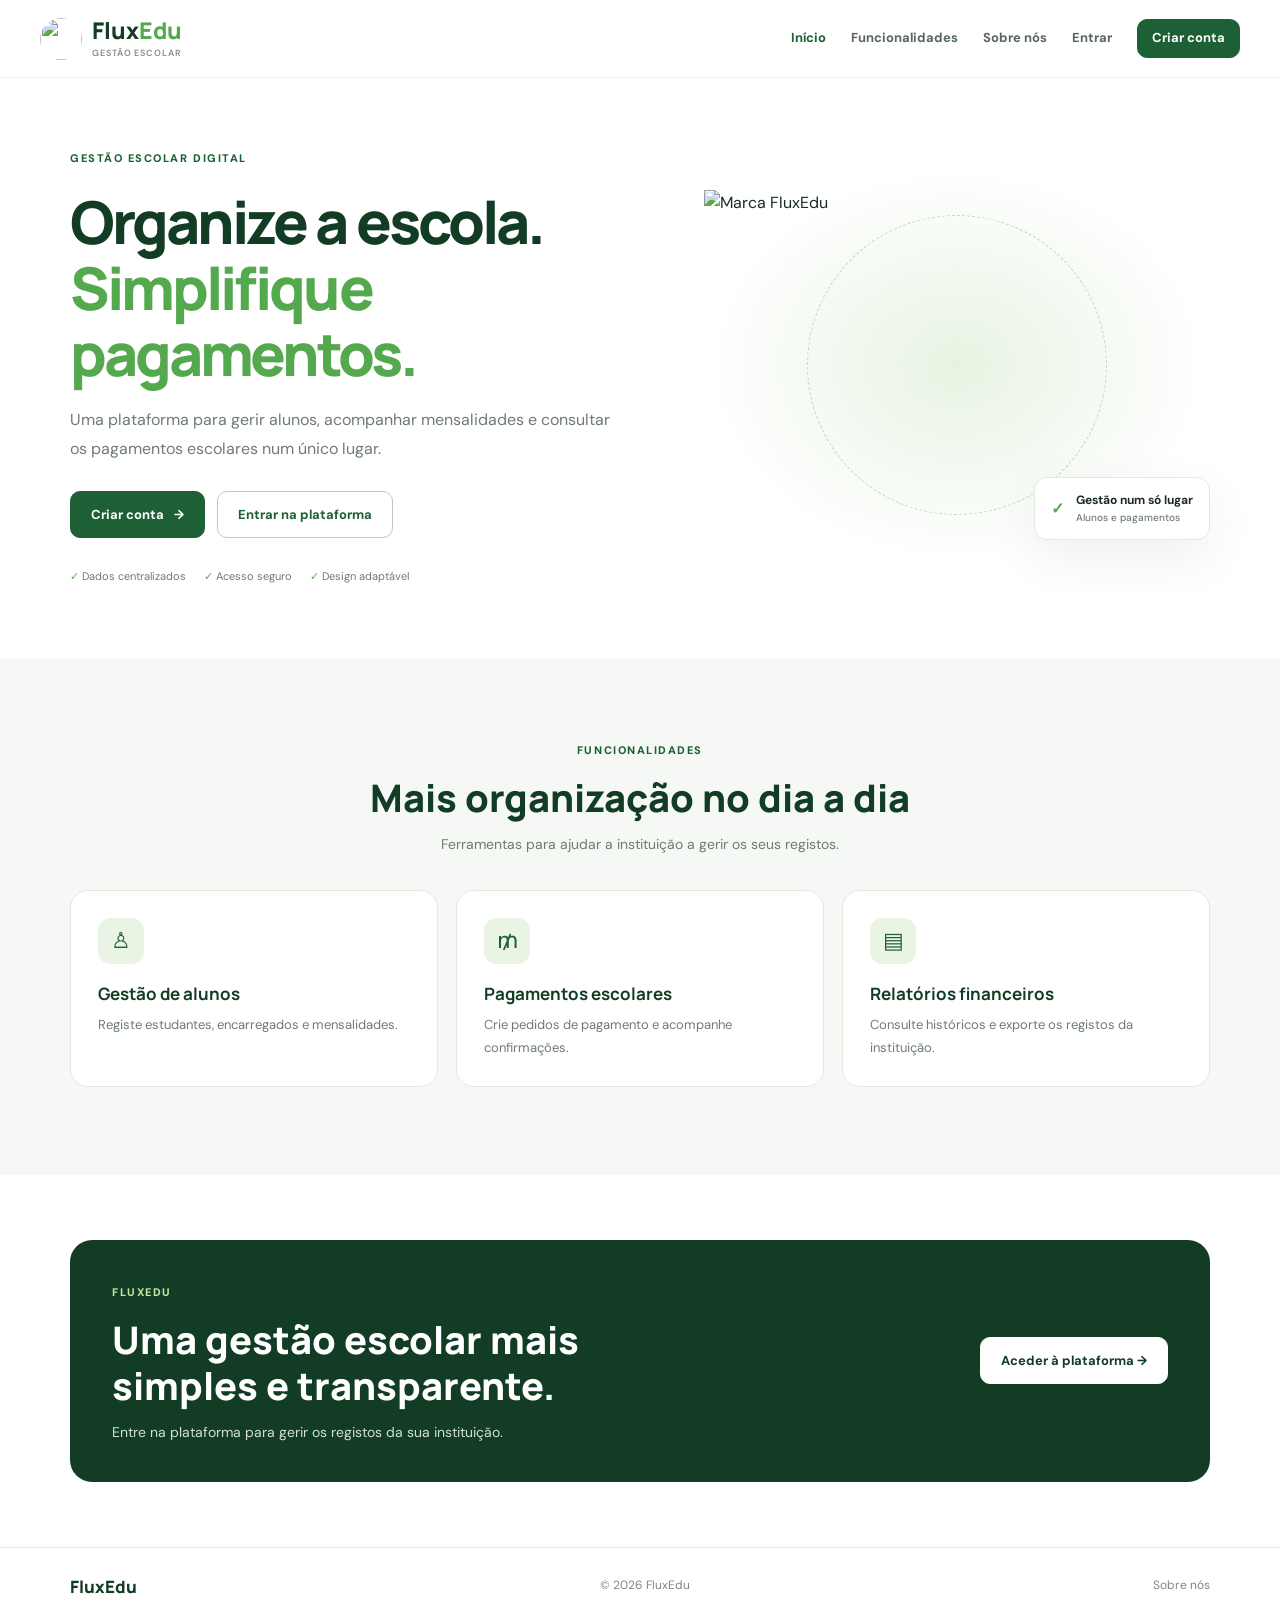
==== index.html @ 531cad1e "Add files via upload" ====
<!doctype html>
<html lang="pt">
<head><meta charset="utf-8"><meta name="viewport" content="width=device-width,initial-scale=1"><meta name="theme-color" content="#123d24"><title>FluxEdu | Gestão escolar</title><link rel="stylesheet" href="style.css"></head>
<body>
<header class="topbar"><a class="brand" href="index.html"><img src="assets/logo-fluxedu.png" alt=""><span>Flux<span>Edu</span><small>Gestão escolar</small></span></a><button class="menu-btn" aria-expanded="false" aria-controls="nav">☰</button><nav id="nav"><a class="active" href="index.html">Início</a><a href="#funcionalidades">Funcionalidades</a><a href="sobre.html">Sobre nós</a><a href="login.html">Entrar</a><a class="btn small" href="cadastro.html">Criar conta</a></nav></header>
<main>
<section class="hero wrap"><div><span class="eyebrow">GESTÃO ESCOLAR DIGITAL</span><h1>Organize a escola.<br><em>Simplifique pagamentos.</em></h1><p>Uma plataforma para gerir alunos, acompanhar mensalidades e consultar os pagamentos escolares num único lugar.</p><div class="actions"><a class="btn" href="cadastro.html">Criar conta <span>→</span></a><a class="btn outline" href="login.html">Entrar na plataforma</a></div><div class="ticks"><span>✓ Dados centralizados</span><span>✓ Acesso seguro</span><span>✓ Design adaptável</span></div></div><div class="hero-art"><div class="ring"></div><img src="assets/moldura-fluxedu.png" alt="Marca FluxEdu"><div class="float-card">✓ <span><b>Gestão num só lugar</b><small>Alunos e pagamentos</small></span></div></div></section>
<section class="features" id="funcionalidades"><div class="wrap"><div class="section-title"><span class="eyebrow">FUNCIONALIDADES</span><h2>Mais organização no dia a dia</h2><p>Ferramentas para ajudar a instituição a gerir os seus registos.</p></div><div class="cards"><article><i>♙</i><h3>Gestão de alunos</h3><p>Registe estudantes, encarregados e mensalidades.</p></article><article><i>₥</i><h3>Pagamentos escolares</h3><p>Crie pedidos de pagamento e acompanhe confirmações.</p></article><article><i>▤</i><h3>Relatórios financeiros</h3><p>Consulte históricos e exporte os registos da instituição.</p></article></div></div></section>
<section class="cta wrap"><div><span class="eyebrow light">FLUXEDU</span><h2>Uma gestão escolar mais simples e transparente.</h2><p>Entre na plataforma para gerir os registos da sua instituição.</p></div><a class="btn white" href="login.html">Aceder à plataforma →</a></section>
</main><footer><a href="index.html">FluxEdu</a><span>© 2026 FluxEdu</span><a href="sobre.html">Sobre nós</a></footer><script src="app.js"></script></body></html>
---- style.css ----
@import url('https://fonts.googleapis.com/css2?family=DM+Sans:wght@400;500;600;700&family=Manrope:wght@400;500;600;700;800&display=swap');
:root{--deep:#123d24;--deep2:#1d6035;--green:#54a84d;--lime:#c4e6a2;--ink:#1b2b20;--muted:#6e7d70;--bg:#f5f8f4;--line:#e2eae0;--white:#fff;--shadow:0 18px 50px #123d2412}
*{box-sizing:border-box}html{scroll-behavior:smooth}body{margin:0;font-family:"DM Sans",Arial,sans-serif;color:var(--ink);line-height:1.6}a{color:inherit;text-decoration:none}button,input{font:inherit}img{display:block;max-width:100%}.wrap{width:min(1140px,calc(100% - 42px));margin:auto}.topbar{height:78px;display:flex;align-items:center;justify-content:space-between;padding:0 max(22px,calc((100% - 1200px)/2));border-bottom:1px solid #edf1eb;position:sticky;top:0;z-index:10;background:#ffffffed;backdrop-filter:blur(12px)}.brand{display:flex;align-items:center;gap:10px;font:800 23px Manrope,sans-serif;color:var(--deep);line-height:1.05;flex-shrink:0}.brand>span>span{color:var(--green)}.brand img{width:42px;height:42px;object-fit:contain;border-radius:50%}.brand small{display:block;font:600 9px "DM Sans",sans-serif;letter-spacing:.1em;text-transform:uppercase;color:#839083;margin-top:5px}.topbar nav{display:flex;align-items:center;gap:25px;font-size:13px;font-weight:700;color:#58685b}.topbar nav a:hover,.topbar nav .active{color:var(--deep2)}.btn{display:inline-flex;align-items:center;justify-content:center;gap:10px;min-height:47px;padding:12px 20px;border:1px solid var(--deep2);border-radius:10px;background:var(--deep2);color:white;font-size:13px;font-weight:700;cursor:pointer;transition:.2s}.btn:hover{background:var(--deep);transform:translateY(-1px)}.btn:disabled{opacity:.6;cursor:wait;transform:none}.btn.small{min-height:39px;padding:8px 14px}.btn.outline{background:transparent;color:var(--deep2);border-color:#b9cdb9}.btn.outline:hover{background:var(--deep2);color:#fff}.btn.full{width:100%;margin-top:10px}.menu-btn{display:none;background:white;border:1px solid var(--line);border-radius:9px;padding:7px 12px;font-size:21px;color:var(--deep)}.hero{display:grid;grid-template-columns:1.08fr .92fr;gap:40px;align-items:center;padding-top:66px;padding-bottom:72px;min-height:570px}.eyebrow{font-size:11px;font-weight:800;letter-spacing:.14em;color:var(--deep2)}.hero h1,.about h1{font:800 clamp(38px,4.8vw,59px)/1.12 Manrope,sans-serif;letter-spacing:-.05em;color:var(--deep);margin:19px 0}.hero h1 em,.about h1 em{color:var(--green);font-style:normal}.hero>div:first-child>p,.lead{font-size:16px;line-height:1.8;color:var(--muted);max-width:560px}.actions{display:flex;flex-wrap:wrap;gap:12px;margin-top:28px}.ticks{display:flex;flex-wrap:wrap;gap:13px 18px;margin-top:30px;color:#6d7b6e;font-size:11px}.ticks span:first-letter{color:var(--green)}.hero-art{min-height:400px;display:grid;place-items:center;position:relative;background:radial-gradient(ellipse,#e7f3e2,transparent 70%);border-radius:45%}.hero-art img{height:350px;width:100%;object-fit:contain;position:relative;z-index:1}.ring{position:absolute;width:300px;height:300px;border:1px dashed #bdd8b2;border-radius:50%}.float-card{position:absolute;right:0;bottom:25px;z-index:2;display:flex;align-items:center;gap:12px;background:white;border:1px solid var(--line);border-radius:13px;padding:13px 16px;box-shadow:var(--shadow);color:var(--green);font-weight:900}.float-card b,.float-card small{display:block}.float-card b{font-size:12px;color:var(--ink)}.float-card small{font-size:10px;color:var(--muted);font-weight:500}.features{background:var(--bg);padding:78px 0 88px}.section-title{text-align:center;margin:0 auto 34px}.section-title h2,.cta h2{font:800 clamp(27px,3.2vw,38px)/1.2 Manrope,sans-serif;color:var(--deep);margin:13px 0}.section-title p,.cta p{color:var(--muted);font-size:14px;margin:0}.cards{display:grid;grid-template-columns:repeat(3,minmax(0,1fr));gap:18px}.cards article{background:white;border:1px solid var(--line);border-radius:18px;padding:27px}.cards i{display:grid;place-items:center;width:46px;height:46px;background:#eaf4e5;color:var(--deep2);border-radius:13px;font-size:22px;font-style:normal}.cards h3{font:700 17px Manrope,sans-serif;color:var(--deep);margin:18px 0 8px}.cards p{font-size:13px;color:var(--muted);margin:0;line-height:1.8}.cta{background:var(--deep);color:white;border-radius:22px;margin-top:65px;margin-bottom:65px;padding:38px 42px;display:flex;align-items:center;justify-content:space-between;gap:20px}.cta h2{color:white;max-width:620px}.cta p{color:#d2e0d3}.light{color:var(--lime)}.white{background:white;color:var(--deep);border-color:white;flex-shrink:0}.white:hover{background:#eef7e8;color:var(--deep)}footer{min-height:78px;border-top:1px solid var(--line);display:flex;align-items:center;justify-content:space-between;gap:15px;padding:20px max(22px,calc((100% - 1140px)/2));font-size:12px;color:#7e897f}footer>a:first-child{font:800 17px Manrope,sans-serif;color:var(--deep)}
.about{padding-top:65px;padding-bottom:70px;text-align:center}.about h1{font-size:clamp(37px,5vw,54px)}.lead{margin:0 auto 36px;max-width:750px}.notice{padding:14px 17px;border-radius:10px;background:#edf6e8;color:#526c51;font-size:12px;line-height:1.8;margin-top:22px;text-align:left}
.auth-body{background:var(--bg);min-height:100vh}.back{position:absolute;top:19px;left:24px;z-index:2;font-size:12px;font-weight:700;color:var(--deep2)}.auth{min-height:100vh;display:grid;grid-template-columns:1fr 1fr}.auth-side{background:var(--deep);color:white;padding:50px clamp(25px,6vw,80px);display:flex;flex-direction:column;justify-content:center;overflow:hidden;position:relative}.auth-side:after{content:"";position:absolute;width:440px;height:440px;border:1px solid #ffffff20;border-radius:50%;bottom:-230px;right:-180px;box-shadow:0 0 0 45px #ffffff08,0 0 0 90px #ffffff05}.brand-light{color:white;align-self:flex-start;position:relative;z-index:1}.brand-light small{color:#d3e0d4}.auth-side h1{font:800 clamp(30px,3.8vw,47px)/1.17 Manrope,sans-serif;letter-spacing:-.04em;margin:48px 0 10px;position:relative;z-index:1}.auth-side>p{color:#d4e1d5;font-size:14px;max-width:400px;position:relative;z-index:1}.auth-logo{height:200px;width:min(330px,90%);object-fit:contain;margin-top:20px;position:relative;z-index:1}.auth-main{display:grid;place-items:center;padding:70px 25px}.form-card{width:min(100%,420px);background:white;border:1px solid var(--line);border-radius:18px;padding:clamp(22px,3.5vw,38px);box-shadow:var(--shadow)}.form-card h2{font:800 28px Manrope,sans-serif;color:var(--deep);letter-spacing:-.03em;margin:10px 0 3px}.muted{font-size:12px;color:var(--muted)}.form-card>label,.panel label{display:block;font-size:12px;font-weight:700;color:#3c4e3e;margin:17px 0 6px}.form-card input,.panel input,.search{width:100%;min-width:0;min-height:45px;border:1px solid #dce5db;border-radius:9px;padding:10px 12px;background:white;color:var(--ink)}input:focus{outline:2px solid #73b86655;border-color:#65a95c}.hint{display:block;font-size:10px;line-height:1.6;color:var(--muted);margin-top:7px}.message{font-size:12px;color:var(--deep2);line-height:1.6}.message.error{color:#b33b32}.link-button{display:block;border:0;background:none;color:var(--deep2);font-size:12px;font-weight:700;margin:12px auto;cursor:pointer}.switch{text-align:center;font-size:12px;color:var(--muted);margin:19px 0 0}.switch a{color:var(--deep2);font-weight:800}
.dash-body{background:var(--bg);min-height:100vh}.dash-top{height:72px;background:white;border-bottom:1px solid var(--line);display:flex;align-items:center;justify-content:space-between;padding:0 max(18px,calc((100% - 1200px)/2));gap:15px}.dash-top .brand{font-size:20px}.dash-top .brand img{width:36px;height:36px}.user-actions{display:flex;align-items:center;gap:14px;font-size:11px;color:var(--muted)}.dash-wrap{width:min(1200px,calc(100% - 36px));margin:30px auto}.dash-heading{display:flex;align-items:center;justify-content:space-between;gap:20px;margin-bottom:22px}.dash-heading h1{font:800 clamp(24px,3vw,32px) Manrope,sans-serif;color:var(--deep);margin:5px 0}.dash-heading p{margin:0}.secure-pill{font-size:10px;color:#337744;background:#e7f4e3;padding:8px 11px;border-radius:20px;white-space:nowrap}.stats{display:grid;grid-template-columns:repeat(3,minmax(0,1fr));gap:14px;margin-bottom:18px}.stats article,.panel{background:white;border:1px solid var(--line);border-radius:15px}.stats article{padding:20px}.stats article span{font-size:12px;color:var(--muted)}.stats article strong{display:block;font:800 clamp(22px,2.5vw,30px) Manrope,sans-serif;color:var(--deep);margin-top:7px;overflow-wrap:anywhere}.panel{padding:22px;margin-bottom:18px;min-width:0}.panel-head{display:flex;align-items:center;justify-content:space-between;gap:15px;margin-bottom:18px}.panel-head h2{font:800 17px Manrope,sans-serif;color:var(--deep);margin:0}.panel-head p{font-size:11px;color:var(--muted);margin:4px 0 0}.form-grid{display:grid;grid-template-columns:repeat(4,minmax(0,1fr));gap:13px;align-items:end}.form-grid>div{min-width:0}.form-grid label{margin-top:0}.form-grid .end{padding-bottom:1px}.form-grid .btn{width:100%;min-height:45px}.wrap-head{flex-wrap:wrap}.search{max-width:260px;min-height:40px;font-size:12px}.table-scroll{overflow-x:auto;width:100%;border:1px solid #edf1eb;border-radius:9px}table{border-collapse:collapse;width:100%;text-align:left;font-size:12px}th,td{padding:13px 12px;border-bottom:1px solid #edf1eb;white-space:nowrap}th{background:#f8faf7;color:#778578;font-size:10px;text-transform:uppercase;letter-spacing:.04em}td{color:#4f6151}tbody tr:last-child td{border-bottom:0}.empty{text-align:center;color:#99a49a;padding:25px}.pill{display:inline-block;border-radius:20px;padding:4px 8px;font-size:10px;font-weight:800}.pill.ok{background:#e7f4e3;color:#34733c}.pill.pending{background:#fff3d9;color:#9c6b17}.pill.bad{background:#ffebe9;color:#ad3e35}.action-cell{display:flex;gap:7px;align-items:center}.action-cell input{min-width:130px;width:145px;min-height:34px;padding:5px;font-size:11px}.mini-action{border:0;border-radius:7px;background:var(--deep2);color:white;padding:8px 10px;font-size:10px;font-weight:800;cursor:pointer}.mini-action:disabled{opacity:.5}.footnote{font-size:10px;color:#929c92;text-align:center;padding:10px}.hidden{display:none!important}.toast{position:fixed;right:20px;bottom:20px;max-width:min(420px,calc(100% - 40px));padding:13px 17px;border-radius:10px;background:var(--deep);color:white;font-size:12px;box-shadow:var(--shadow);opacity:0;pointer-events:none;transform:translateY(10px);transition:.2s}.toast.show{opacity:1;transform:translateY(0)}
@media(max-width:900px){.topbar nav{gap:14px}.hero{gap:20px}.hero-art img{height:300px}.cards{gap:12px}.cards article{padding:22px}.form-grid{grid-template-columns:repeat(2,minmax(0,1fr))}.auth-side{padding-inline:30px}}
@media(max-width:700px){.topbar{height:68px;padding:0 16px}.brand{font-size:20px}.brand img{width:37px;height:37px}.menu-btn{display:block}.topbar nav{display:none;position:absolute;top:67px;left:0;right:0;background:white;border-bottom:1px solid var(--line);padding:14px 18px 18px;box-shadow:var(--shadow);flex-direction:column;align-items:stretch;gap:3px}.topbar nav.open{display:flex}.topbar nav>a:not(.btn){padding:9px 3px}.hero{grid-template-columns:1fr;padding-top:44px;padding-bottom:48px;gap:8px}.hero>div:first-child{text-align:center}.hero h1{font-size:clamp(36px,9vw,47px)}.hero>div:first-child>p{font-size:14px;margin:auto}.actions,.ticks{justify-content:center}.actions .btn{flex:1 1 155px}.ticks{font-size:10px;gap:8px 12px}.hero-art{min-height:285px;max-width:480px;width:100%;margin:auto}.hero-art img{height:270px}.ring{width:240px;height:240px}.float-card{right:0;bottom:10px;padding:10px 12px}.features{padding:54px 0}.section-title h2{font-size:28px}.cards{grid-template-columns:1fr}.cards article{padding:22px}.cards h3{margin-top:12px}.cta{margin-top:38px;margin-bottom:38px;padding:27px 23px;align-items:flex-start;flex-direction:column}.about{padding-top:45px}.about .cards{margin-top:20px}.about h1{font-size:38px}.lead{font-size:14px}.auth{grid-template-columns:1fr}.auth-side{display:none}.back{top:15px;left:17px}.auth-main{padding:65px 15px 25px;align-items:start}.form-card{padding:24px}.dash-top{height:auto;min-height:67px;padding:10px 13px;flex-wrap:wrap}.dash-top .brand{font-size:18px}.dash-top .brand img{width:32px;height:32px}.user-actions{gap:8px}.user-actions>span{display:none}.user-actions .btn{min-height:34px;padding:6px 9px;font-size:10px}.dash-wrap{width:calc(100% - 22px);margin:20px auto}.dash-heading{align-items:flex-start;flex-direction:column;gap:8px}.stats{grid-template-columns:1fr;gap:9px}.stats article{padding:14px 16px}.stats article strong{font-size:24px;margin-top:3px}.panel{padding:15px;margin-bottom:12px}.form-grid{grid-template-columns:1fr;gap:8px}.form-grid .btn{margin-top:6px}.panel-head{align-items:flex-start}.wrap-head{flex-direction:column}.search{max-width:none}.dash-heading h1{font-size:25px}.dash-heading p{font-size:11px}.table-scroll{border-radius:7px}th,td{padding:11px 10px}.secure-pill{font-size:9px}.toast{left:12px;right:12px;bottom:12px;max-width:none;text-align:center}footer{justify-content:center;flex-wrap:wrap;text-align:center;padding:20px 14px}}
@media(max-width:370px){.wrap{width:calc(100% - 28px)}.hero h1{font-size:34px}.actions{flex-direction:column}.actions .btn{width:100%}.float-card{right:-2px}.form-card h2{font-size:24px}.user-actions .btn{font-size:9px}}
@media(prefers-reduced-motion:reduce){*{scroll-behavior:auto!important;transition:none!important}}
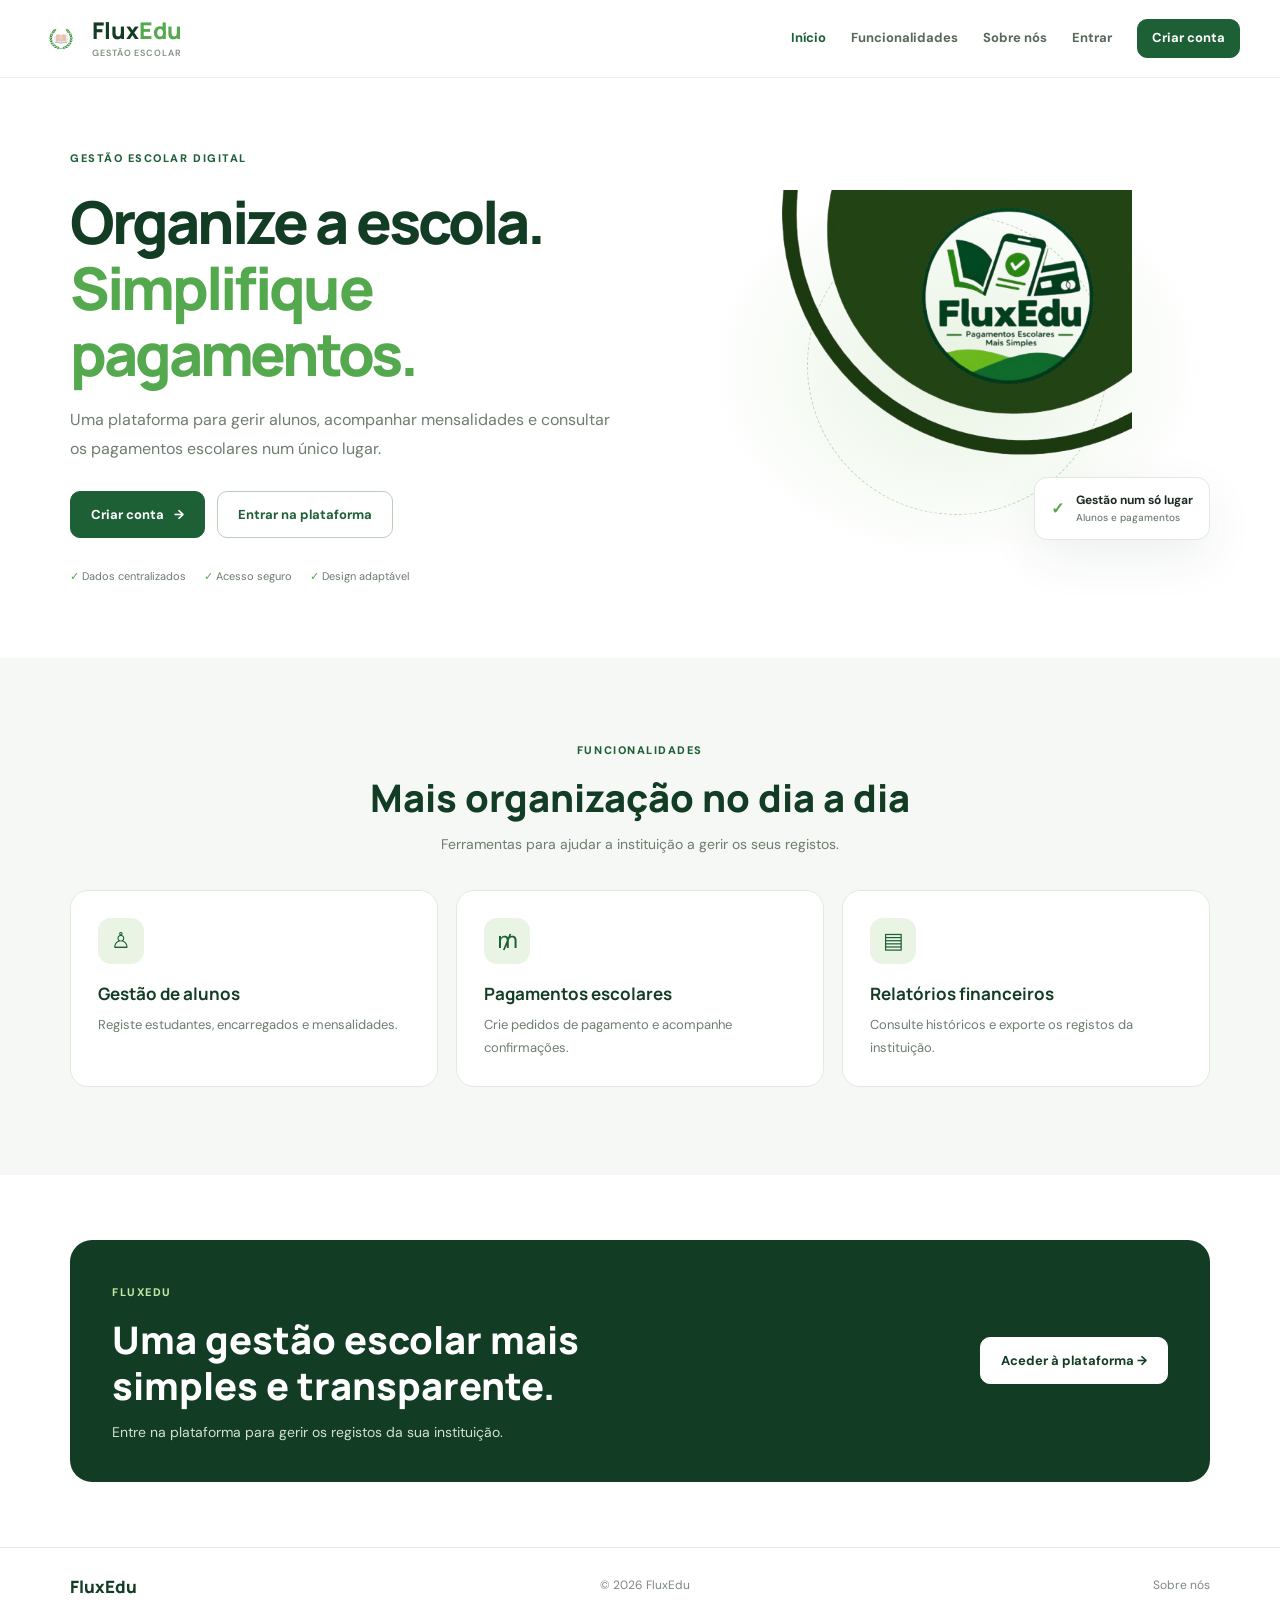
==== commit af572e4c: "Update index.html" ====
--- a/index.html
+++ b/index.html
@@ -2,9 +2,9 @@
 <html lang="pt">
 <head><meta charset="utf-8"><meta name="viewport" content="width=device-width,initial-scale=1"><meta name="theme-color" content="#123d24"><title>FluxEdu | Gestão escolar</title><link rel="stylesheet" href="style.css"></head>
 <body>
-<header class="topbar"><a class="brand" href="index.html"><img src="assets/logo-fluxedu.png" alt=""><span>Flux<span>Edu</span><small>Gestão escolar</small></span></a><button class="menu-btn" aria-expanded="false" aria-controls="nav">☰</button><nav id="nav"><a class="active" href="index.html">Início</a><a href="#funcionalidades">Funcionalidades</a><a href="sobre.html">Sobre nós</a><a href="login.html">Entrar</a><a class="btn small" href="cadastro.html">Criar conta</a></nav></header>
+<header class="topbar"><a class="brand" href="index.html"><img src="logo-fluxedu.png" alt=""><span>Flux<span>Edu</span><small>Gestão escolar</small></span></a><button class="menu-btn" aria-expanded="false" aria-controls="nav">☰</button><nav id="nav"><a class="active" href="index.html">Início</a><a href="#funcionalidades">Funcionalidades</a><a href="sobre.html">Sobre nós</a><a href="login.html">Entrar</a><a class="btn small" href="cadastro.html">Criar conta</a></nav></header>
 <main>
-<section class="hero wrap"><div><span class="eyebrow">GESTÃO ESCOLAR DIGITAL</span><h1>Organize a escola.<br><em>Simplifique pagamentos.</em></h1><p>Uma plataforma para gerir alunos, acompanhar mensalidades e consultar os pagamentos escolares num único lugar.</p><div class="actions"><a class="btn" href="cadastro.html">Criar conta <span>→</span></a><a class="btn outline" href="login.html">Entrar na plataforma</a></div><div class="ticks"><span>✓ Dados centralizados</span><span>✓ Acesso seguro</span><span>✓ Design adaptável</span></div></div><div class="hero-art"><div class="ring"></div><img src="assets/moldura-fluxedu.png" alt="Marca FluxEdu"><div class="float-card">✓ <span><b>Gestão num só lugar</b><small>Alunos e pagamentos</small></span></div></div></section>
+<section class="hero wrap"><div><span class="eyebrow">GESTÃO ESCOLAR DIGITAL</span><h1>Organize a escola.<br><em>Simplifique pagamentos.</em></h1><p>Uma plataforma para gerir alunos, acompanhar mensalidades e consultar os pagamentos escolares num único lugar.</p><div class="actions"><a class="btn" href="cadastro.html">Criar conta <span>→</span></a><a class="btn outline" href="login.html">Entrar na plataforma</a></div><div class="ticks"><span>✓ Dados centralizados</span><span>✓ Acesso seguro</span><span>✓ Design adaptável</span></div></div><div class="hero-art"><div class="ring"></div><img src="moldura-fluxedu.png" alt="Marca FluxEdu"><div class="float-card">✓ <span><b>Gestão num só lugar</b><small>Alunos e pagamentos</small></span></div></div></section>
 <section class="features" id="funcionalidades"><div class="wrap"><div class="section-title"><span class="eyebrow">FUNCIONALIDADES</span><h2>Mais organização no dia a dia</h2><p>Ferramentas para ajudar a instituição a gerir os seus registos.</p></div><div class="cards"><article><i>♙</i><h3>Gestão de alunos</h3><p>Registe estudantes, encarregados e mensalidades.</p></article><article><i>₥</i><h3>Pagamentos escolares</h3><p>Crie pedidos de pagamento e acompanhe confirmações.</p></article><article><i>▤</i><h3>Relatórios financeiros</h3><p>Consulte históricos e exporte os registos da instituição.</p></article></div></div></section>
 <section class="cta wrap"><div><span class="eyebrow light">FLUXEDU</span><h2>Uma gestão escolar mais simples e transparente.</h2><p>Entre na plataforma para gerir os registos da sua instituição.</p></div><a class="btn white" href="login.html">Aceder à plataforma →</a></section>
-</main><footer><a href="index.html">FluxEdu</a><span>© 2026 FluxEdu</span><a href="sobre.html">Sobre nós</a></footer><script src="app.js"></script></body></html>+</main><footer><a href="index.html">FluxEdu</a><span>© 2026 FluxEdu</span><a href="sobre.html">Sobre nós</a></footer><script src="app.js"></script></body></html>
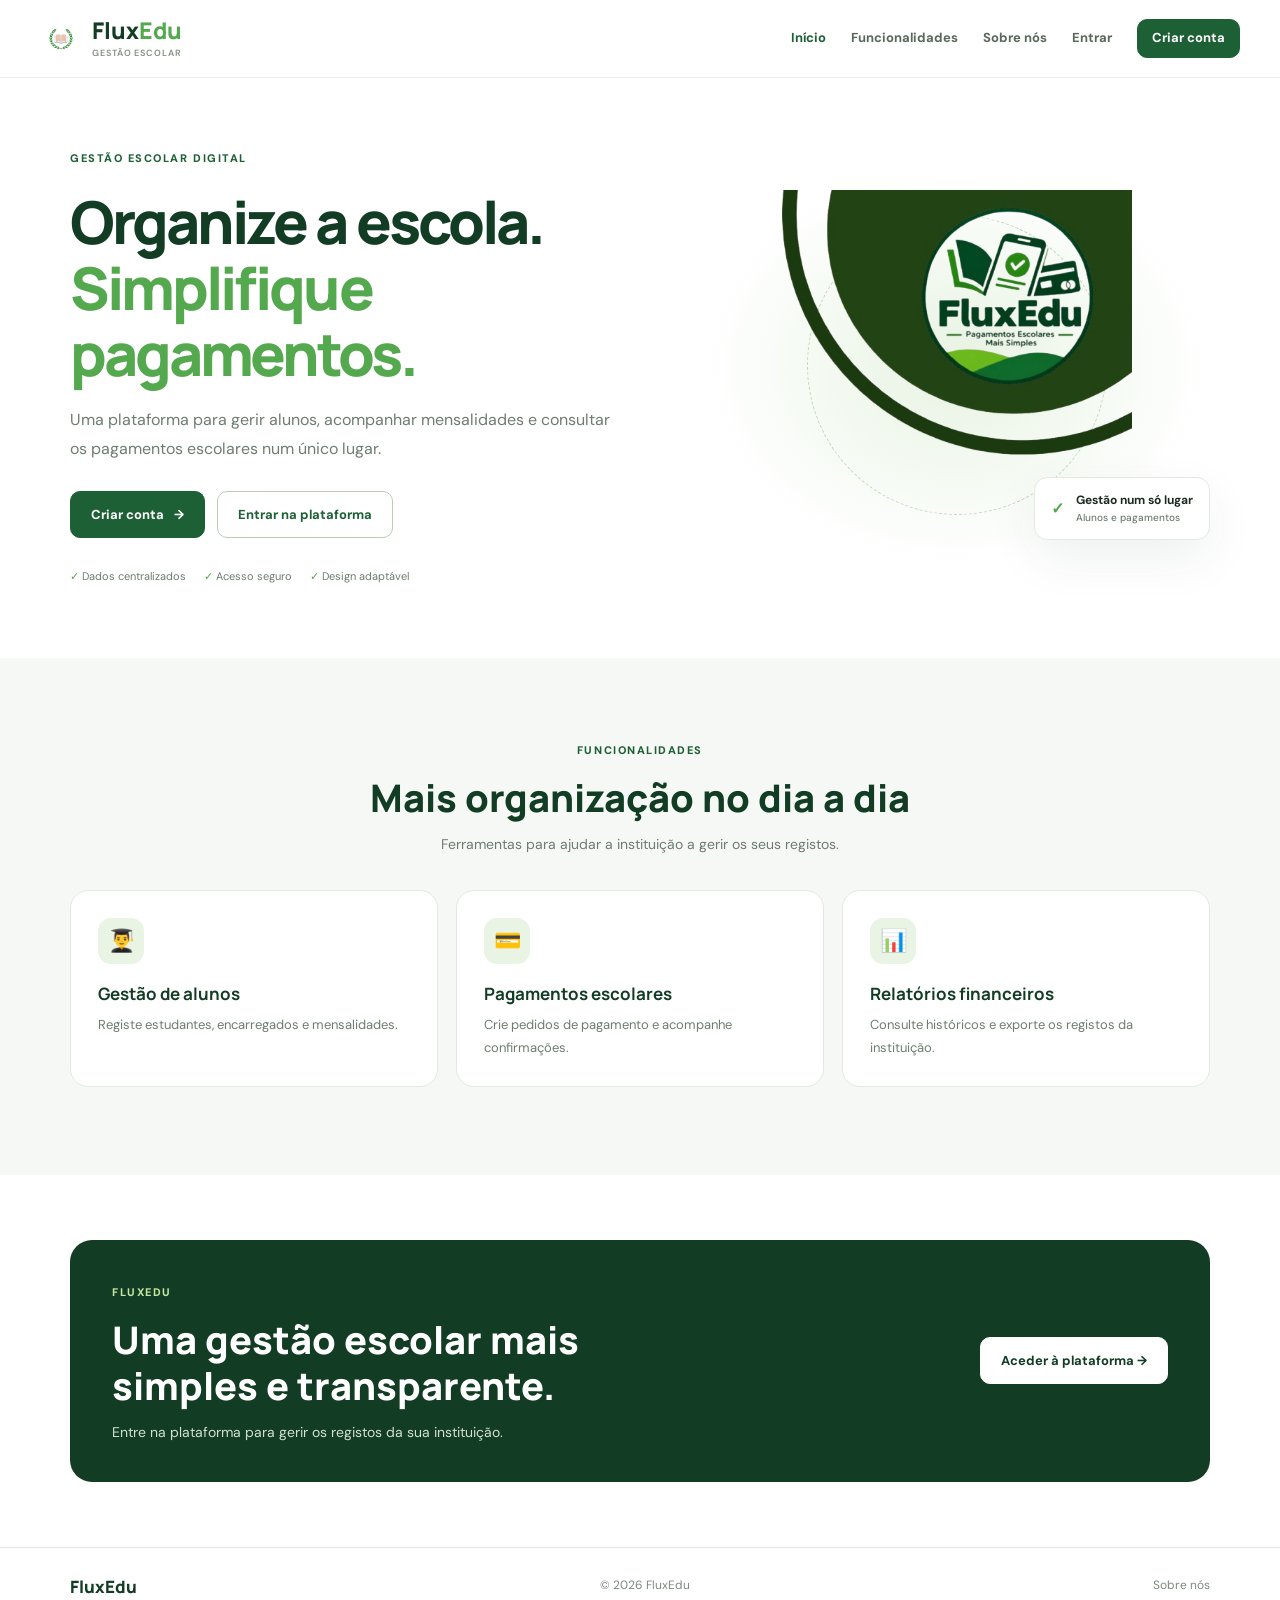
==== commit 66bcc3cc: "Update index.html" ====
--- a/index.html
+++ b/index.html
@@ -1,10 +1,103 @@
 <!doctype html>
 <html lang="pt">
-<head><meta charset="utf-8"><meta name="viewport" content="width=device-width,initial-scale=1"><meta name="theme-color" content="#123d24"><title>FluxEdu | Gestão escolar</title><link rel="stylesheet" href="style.css"></head>
+<head>
+  <meta charset="utf-8"><meta name="viewport" content="width=device-width,initial-scale=1">
+  <meta name="theme-color" content="#123d24">
+  <title>FluxEdu | Gestão escolar</title>
+  
+  <link rel="stylesheet" href="style.css">
+
+</head>
 <body>
-<header class="topbar"><a class="brand" href="index.html"><img src="logo-fluxedu.png" alt=""><span>Flux<span>Edu</span><small>Gestão escolar</small></span></a><button class="menu-btn" aria-expanded="false" aria-controls="nav">☰</button><nav id="nav"><a class="active" href="index.html">Início</a><a href="#funcionalidades">Funcionalidades</a><a href="sobre.html">Sobre nós</a><a href="login.html">Entrar</a><a class="btn small" href="cadastro.html">Criar conta</a></nav></header>
+
+  
+<header class="topbar">
+  <a class="brand" href="index.html">
+    <img src="logo-fluxedu.png" alt="">
+    <span>Flux<span>Edu</span>
+      <small>Gestão escolar</small>
+    </span>
+  </a>
+  <button class="menu-btn" aria-expanded="false" aria-controls="nav">☰</button>
+  <nav id="nav">
+    <a class="active" href="index.html">Início</a>
+    <a href="#funcionalidades">Funcionalidades</a>
+    <a href="sobre.html">Sobre nós</a>
+    <a href="login.html">Entrar</a>
+    <a class="btn small" href="cadastro.html">Criar conta</a>
+  
+  </nav>
+
+</header>
+  
 <main>
-<section class="hero wrap"><div><span class="eyebrow">GESTÃO ESCOLAR DIGITAL</span><h1>Organize a escola.<br><em>Simplifique pagamentos.</em></h1><p>Uma plataforma para gerir alunos, acompanhar mensalidades e consultar os pagamentos escolares num único lugar.</p><div class="actions"><a class="btn" href="cadastro.html">Criar conta <span>→</span></a><a class="btn outline" href="login.html">Entrar na plataforma</a></div><div class="ticks"><span>✓ Dados centralizados</span><span>✓ Acesso seguro</span><span>✓ Design adaptável</span></div></div><div class="hero-art"><div class="ring"></div><img src="moldura-fluxedu.png" alt="Marca FluxEdu"><div class="float-card">✓ <span><b>Gestão num só lugar</b><small>Alunos e pagamentos</small></span></div></div></section>
-<section class="features" id="funcionalidades"><div class="wrap"><div class="section-title"><span class="eyebrow">FUNCIONALIDADES</span><h2>Mais organização no dia a dia</h2><p>Ferramentas para ajudar a instituição a gerir os seus registos.</p></div><div class="cards"><article><i>♙</i><h3>Gestão de alunos</h3><p>Registe estudantes, encarregados e mensalidades.</p></article><article><i>₥</i><h3>Pagamentos escolares</h3><p>Crie pedidos de pagamento e acompanhe confirmações.</p></article><article><i>▤</i><h3>Relatórios financeiros</h3><p>Consulte históricos e exporte os registos da instituição.</p></article></div></div></section>
-<section class="cta wrap"><div><span class="eyebrow light">FLUXEDU</span><h2>Uma gestão escolar mais simples e transparente.</h2><p>Entre na plataforma para gerir os registos da sua instituição.</p></div><a class="btn white" href="login.html">Aceder à plataforma →</a></section>
-</main><footer><a href="index.html">FluxEdu</a><span>© 2026 FluxEdu</span><a href="sobre.html">Sobre nós</a></footer><script src="app.js"></script></body></html>
+  
+<section class="hero wrap">
+  <div>
+    <span class="eyebrow">GESTÃO ESCOLAR DIGITAL</span>
+    <h1>Organize a escola.<br><em>Simplifique pagamentos.</em></h1>
+    <p>Uma plataforma para gerir alunos, acompanhar mensalidades e consultar os pagamentos escolares num único lugar.</p>
+    
+    <div class="actions">
+      <a class="btn" href="cadastro.html">Criar conta <span>→</span></a>
+      <a class="btn outline" href="login.html">Entrar na plataforma</a>
+    </div>
+    
+    <div class="ticks">
+      <span>✓ Dados centralizados</span>
+      <span>✓ Acesso seguro</span>
+      <span>✓ Design adaptável</span>
+    </div>
+  </div>
+  
+  <div class="hero-art">
+    <div class="ring">
+      
+    </div>
+    <img src="moldura-fluxedu.png" alt="Marca FluxEdu">
+    
+    <div class="float-card">✓ <span><b>Gestão num só lugar</b>
+      <small>Alunos e pagamentos</small>
+    </span>
+    </div>
+  </div>
+</section>
+<section class="features" id="funcionalidades">
+  <div class="wrap">
+    <div class="section-title">
+      <span class="eyebrow">FUNCIONALIDADES</span>
+      <h2>Mais organização no dia a dia</h2>
+      <p>Ferramentas para ajudar a instituição a gerir os seus registos.</p>
+    </div>
+    
+    <div class="cards">
+      <article><i>👨‍🎓</i><h3>Gestão de alunos</h3><p>Registe estudantes, encarregados e mensalidades.</p></article>
+      <article><i>💳</i><h3>Pagamentos escolares</h3><p>Crie pedidos de pagamento e acompanhe confirmações.</p></article>
+      <article><i>📊 </i><h3>Relatórios financeiros</h3><p>Consulte históricos e exporte os registos da instituição.</p></article>
+    </div>
+  </div>
+</section>
+  
+<section class="cta wrap">
+  <div>
+    <span class="eyebrow light">FLUXEDU</span>
+    <h2>Uma gestão escolar mais simples e transparente.</h2>
+    <p>Entre na plataforma para gerir os registos da sua instituição.</p>
+  
+  </div>
+  
+  <a class="btn white" href="login.html">Aceder à plataforma →</a>
+
+</section>
+</main>
+  <footer>
+    <a href="index.html">FluxEdu</a>
+    <span>© 2026 FluxEdu</span>
+    <a href="sobre.html">Sobre nós</a>
+  </footer>
+  
+  <script src="app.js"></script>
+
+
+</body>
+</html>
